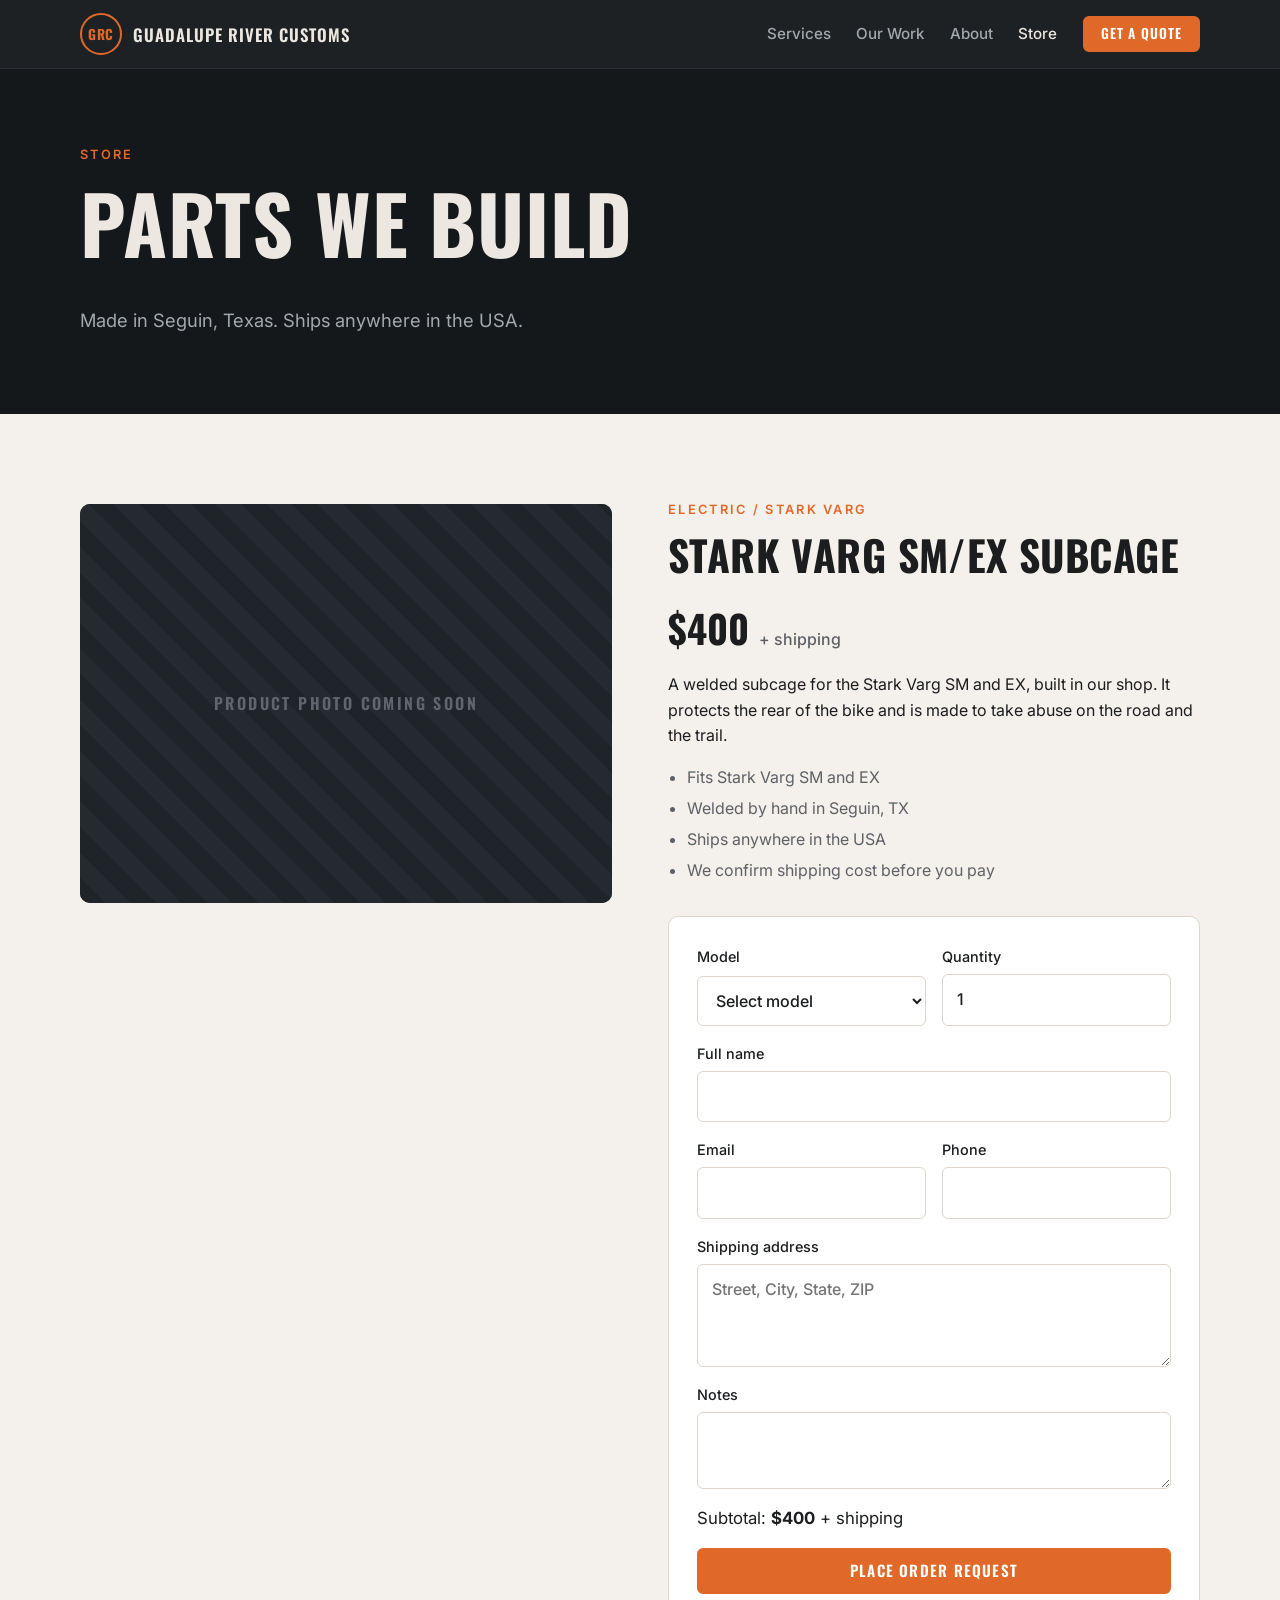
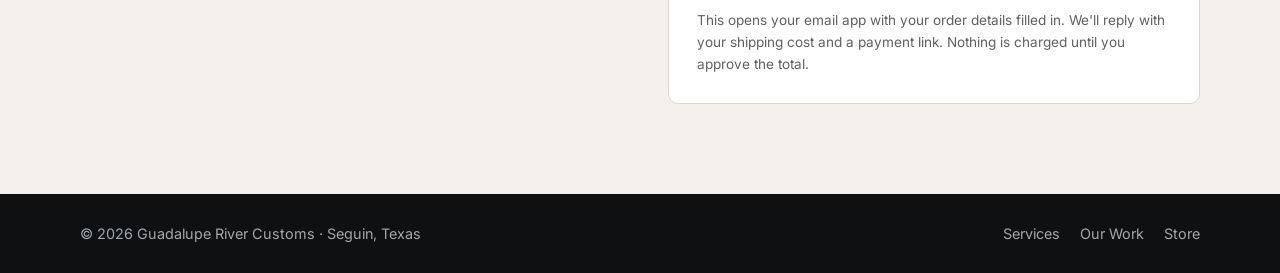
==== store.html @ 5e0766a9 "first push" ====
<!doctype html>
<html lang="en">
<head>
  <meta charset="utf-8">
  <meta name="viewport" content="width=device-width, initial-scale=1">
  <title>Store | Guadalupe River Customs</title>
  <meta name="description" content="Stark Varg SM/EX subcage, built in Seguin, Texas by Guadalupe River Customs. $400 plus shipping, ships anywhere in the USA.">
  <link rel="preconnect" href="https://fonts.googleapis.com">
  <link rel="preconnect" href="https://fonts.gstatic.com" crossorigin>
  <link href="https://fonts.googleapis.com/css2?family=Oswald:wght@500;600;700&family=Inter:wght@400;500;600&display=swap" rel="stylesheet">
  <link rel="stylesheet" href="css/styles.css">
</head>
<body>
  <header class="site-header">
    <div class="container nav">
      <a class="brand" href="index.html" aria-label="Guadalupe River Customs home">
        <span class="brand-mark">GRC</span>
        <span class="brand-name">Guadalupe River Customs</span>
      </a>
      <button class="nav-toggle" aria-label="Open menu" aria-expanded="false" aria-controls="nav-links">
        <span></span><span></span><span></span>
      </button>
      <nav id="nav-links" class="nav-links">
        <a href="index.html#services">Services</a>
        <a href="index.html#work">Our Work</a>
        <a href="index.html#about">About</a>
        <a href="store.html" aria-current="page">Store</a>
        <a href="index.html#contact" class="btn btn-small">Get a Quote</a>
      </nav>
    </div>
  </header>

  <main>
    <section class="page-head">
      <div class="container">
        <p class="eyebrow">Store</p>
        <h1>Parts we build</h1>
        <p class="lead">Made in Seguin, Texas. Ships anywhere in the USA.</p>
      </div>
    </section>

    <section class="section">
      <div class="container product">
        <div class="product-media">
          <!-- Replace with a real photo: images/store/varg-subcage.jpg -->
          <img src="images/store/varg-subcage.jpg" alt="Stark Varg SM/EX subcage" data-fallback>
        </div>
        <div class="product-info">
          <p class="eyebrow">Electric / Stark Varg</p>
          <h2>Stark Varg SM/EX Subcage</h2>
          <p class="price">$400 <span>+ shipping</span></p>
          <p>A welded subcage for the Stark Varg SM and EX, built in our shop. It protects the rear of the bike and is made to take abuse on the road and the trail.</p>
          <ul class="spec-list">
            <li>Fits Stark Varg SM and EX</li>
            <li>Welded by hand in Seguin, TX</li>
            <li>Ships anywhere in the USA</li>
            <li>We confirm shipping cost before you pay</li>
          </ul>

          <form class="form order-form" data-mailto-form data-subject="Order: Stark Varg SM/EX Subcage">
            <input type="hidden" name="Product" value="Stark Varg SM/EX Subcage ($400 + shipping)">
            <div class="form-row">
              <label>Model
                <select name="Model" required>
                  <option value="">Select model</option>
                  <option>Varg SM</option>
                  <option>Varg EX</option>
                </select>
              </label>
              <label>Quantity<input name="Quantity" type="number" min="1" value="1" required data-qty></label>
            </div>
            <label>Full name<input name="Name" required autocomplete="name"></label>
            <div class="form-row">
              <label>Email<input name="Email" type="email" required autocomplete="email"></label>
              <label>Phone<input name="Phone" type="tel" autocomplete="tel"></label>
            </div>
            <label>Shipping address<textarea name="Shipping address" rows="3" required autocomplete="street-address" placeholder="Street, City, State, ZIP"></textarea></label>
            <label>Notes<textarea name="Notes" rows="2"></textarea></label>
            <p class="order-total">Subtotal: <strong data-subtotal>$400</strong> + shipping</p>
            <button type="submit" class="btn btn-block">Place Order Request</button>
            <p class="form-note">This opens your email app with your order details filled in. We'll reply with your shipping cost and a payment link. Nothing is charged until you approve the total.</p>
          </form>
        </div>
      </div>
    </section>
  </main>

  <footer class="site-footer">
    <div class="container footer-inner">
      <p>&copy; <span data-year></span> Guadalupe River Customs &middot; Seguin, Texas</p>
      <nav><a href="index.html#services">Services</a><a href="index.html#work">Our Work</a><a href="store.html">Store</a></nav>
    </div>
  </footer>

  <script src="js/main.js"></script>
</body>
</html>
---- css/styles.css ----
:root {
  --bg: #f4f1ec;
  --surface: #ffffff;
  --ink: #1b1d1f;
  --muted: #5d6166;
  --line: #ddd6cc;
  --dark: #15181b;
  --dark-2: #1f2428;
  --dark-ink: #ece8e1;
  --dark-muted: #a3a8ad;
  --accent: #e0692a;      /* spark orange */
  --accent-ink: #ffffff;
  --river: #2f7f86;       /* river teal */
  --radius: 10px;
  --max: 1160px;
  --head: "Oswald", "Arial Narrow", sans-serif;
  --body: "Inter", system-ui, -apple-system, "Segoe UI", sans-serif;
}

*, *::before, *::after { box-sizing: border-box; }
html { scroll-behavior: smooth; }
body {
  margin: 0;
  background: var(--bg);
  color: var(--ink);
  font: 16px/1.6 var(--body);
  -webkit-font-smoothing: antialiased;
}
img { max-width: 100%; display: block; }
a { color: inherit; }
h1, h2, h3 { font-family: var(--head); line-height: 1.1; margin: 0 0 .5em; letter-spacing: .01em; text-transform: uppercase; }
h1 { font-size: clamp(2.6rem, 7vw, 5rem); }
h2 { font-size: clamp(1.8rem, 4vw, 2.6rem); }
h3 { font-size: 1.25rem; }
p { margin: 0 0 1em; }

.container { width: 100%; max-width: var(--max); margin: 0 auto; padding: 0 20px; }
.eyebrow { font: 600 .8rem/1 var(--body); letter-spacing: .18em; text-transform: uppercase; color: var(--accent); margin-bottom: 1rem; }
.lead { font-size: 1.15rem; color: var(--muted); max-width: 40rem; }

/* Buttons */
.btn {
  display: inline-block; padding: .85rem 1.5rem; border: 2px solid var(--accent); border-radius: 6px;
  background: var(--accent); color: var(--accent-ink); font: 600 .95rem/1 var(--head); letter-spacing: .08em;
  text-transform: uppercase; text-decoration: none; cursor: pointer; transition: background .2s, color .2s, transform .1s;
}
.btn:hover { background: #c85a20; border-color: #c85a20; }
.btn:active { transform: translateY(1px); }
.btn-ghost { background: transparent; color: var(--dark-ink); border-color: var(--dark-ink); }
.btn-ghost:hover { background: var(--dark-ink); color: var(--dark); border-color: var(--dark-ink); }
.btn-small { padding: .55rem 1rem; font-size: .85rem; }
.btn-block { width: 100%; }
:focus-visible { outline: 3px solid var(--river); outline-offset: 2px; }

/* Header */
.site-header { position: sticky; top: 0; z-index: 50; background: rgba(21, 24, 27, .96); color: var(--dark-ink); border-bottom: 1px solid #2a3035; }
.nav { display: flex; align-items: center; justify-content: space-between; height: 68px; }
.brand { display: flex; align-items: center; gap: .7rem; text-decoration: none; }
.brand-mark { display: grid; place-items: center; width: 42px; height: 42px; border: 2px solid var(--accent); border-radius: 50%; font: 700 .85rem var(--head); color: var(--accent); letter-spacing: .05em; }
.brand-name { font: 600 1.05rem var(--head); letter-spacing: .06em; text-transform: uppercase; }
.nav-links { display: flex; align-items: center; gap: 1.6rem; }
.nav-links a:not(.btn) { text-decoration: none; font-weight: 500; font-size: .95rem; color: var(--dark-muted); transition: color .2s; }
.nav-links a:not(.btn):hover, .nav-links a[aria-current="page"] { color: var(--dark-ink); }
.nav-toggle { display: none; background: none; border: 0; padding: 8px; cursor: pointer; }
.nav-toggle span { display: block; width: 24px; height: 2px; margin: 5px 0; background: var(--dark-ink); transition: transform .2s, opacity .2s; }

/* Hero */
.hero {
  position: relative; color: var(--dark-ink); padding: 120px 0 110px;
  background:
    radial-gradient(ellipse at 85% 20%, rgba(224, 105, 42, .28), transparent 55%),
    radial-gradient(ellipse at 10% 90%, rgba(47, 127, 134, .35), transparent 55%),
    var(--dark);
  overflow: hidden;
}
.hero::after { /* subtle diamond-plate texture */
  content: ""; position: absolute; inset: 0; pointer-events: none; opacity: .06;
  background-image: repeating-linear-gradient(45deg, #fff 0 2px, transparent 2px 22px), repeating-linear-gradient(-45deg, #fff 0 2px, transparent 2px 22px);
}
.hero-inner { position: relative; z-index: 1; }
.hero .lead { color: var(--dark-muted); }
.hero-actions { display: flex; flex-wrap: wrap; gap: 1rem; margin-top: 2rem; }

/* Sections */
.section { padding: 90px 0; }
.section-dark { background: var(--dark); color: var(--dark-ink); }
.section-dark .lead, .section-dark p { color: var(--dark-muted); }
.section-dark h2 { color: var(--dark-ink); }
.section-dark .eyebrow, .page-head .eyebrow { color: var(--accent); }
.page-head { background: var(--dark); color: var(--dark-ink); padding: 80px 0 60px; }
.page-head .lead { color: var(--dark-muted); }

/* Cards */
.cards { display: grid; grid-template-columns: repeat(3, 1fr); gap: 20px; margin-top: 2.5rem; }
.card { background: var(--surface); border: 1px solid var(--line); border-radius: var(--radius); padding: 28px; }
.card p { color: var(--muted); margin: 0; }
.card-feature { grid-column: span 1; border-top: 4px solid var(--accent); }
.card-feature:first-child { grid-column: span 2; }
.card-feature:nth-child(2) { grid-column: span 1; }

/* Carousel */
.carousel { position: relative; margin-top: 2.5rem; }
.carousel-viewport { overflow: hidden; border-radius: var(--radius); background: var(--dark-2); }
.carousel-track { display: flex; margin: 0; padding: 0; list-style: none; transition: transform .5s ease; }
.carousel-slide { position: relative; flex: 0 0 100%; aspect-ratio: 16 / 9; }
.carousel-slide img { width: 100%; height: 100%; object-fit: cover; }
.carousel-slide.is-placeholder img { display: none; }
.carousel-slide.is-placeholder::before {
  content: "Photo coming soon"; position: absolute; inset: 0; display: grid; place-items: center;
  font: 600 1.1rem var(--head); letter-spacing: .15em; text-transform: uppercase; color: #5f676e;
  background: repeating-linear-gradient(45deg, #1f2428 0 18px, #242a2f 18px 36px);
}
.carousel-caption {
  position: absolute; left: 0; right: 0; bottom: 0; margin: 0; padding: 40px 24px 20px;
  background: linear-gradient(transparent, rgba(0, 0, 0, .75)); color: #fff !important;
  font: 600 1.1rem var(--head); letter-spacing: .08em; text-transform: uppercase;
}
.carousel-btn {
  position: absolute; top: calc(50% - 24px); transform: translateY(-50%); width: 48px; height: 48px; border-radius: 50%;
  border: 0; background: rgba(0, 0, 0, .55); color: #fff; font-size: 2rem; line-height: 1; cursor: pointer; transition: background .2s;
}
.carousel-btn:hover { background: var(--accent); }
.carousel-btn.prev { left: 14px; }
.carousel-btn.next { right: 14px; }
.carousel-dots { display: flex; justify-content: center; gap: 10px; margin-top: 18px; }
.carousel-dots button { width: 12px; height: 12px; padding: 0; border-radius: 50%; border: 2px solid var(--dark-muted); background: transparent; cursor: pointer; }
.carousel-dots button[aria-selected="true"] { background: var(--accent); border-color: var(--accent); }

/* About */
.about { display: grid; grid-template-columns: 1.4fr 1fr; gap: 60px; align-items: center; }
.about p { color: var(--muted); }
.facts { list-style: none; margin: 0; padding: 0; display: grid; gap: 14px; }
.facts li { background: var(--surface); border: 1px solid var(--line); border-left: 4px solid var(--river); border-radius: var(--radius); padding: 18px 22px; }
.facts strong { display: block; font: 600 1.4rem var(--head); text-transform: uppercase; }
.facts span { color: var(--muted); font-size: .9rem; }

/* Contact + forms */
.contact { display: grid; grid-template-columns: 1fr 1.2fr; gap: 60px; }
.contact-list { list-style: none; padding: 0; margin: 2rem 0 0; display: grid; gap: 14px; }
.contact-list li { display: flex; flex-direction: column; color: var(--dark-ink); }
.contact-list span { font-size: .75rem; letter-spacing: .15em; text-transform: uppercase; color: var(--accent); }
.contact-list a { color: var(--dark-ink); text-decoration: none; overflow-wrap: anywhere; }
.contact-list a:hover { color: var(--accent); }

.form { display: grid; gap: 16px; }
.form label { display: grid; gap: 6px; font-size: .9rem; font-weight: 500; }
.form input, .form select, .form textarea {
  width: 100%; padding: .75rem .9rem; border-radius: 6px; font: inherit; font-size: 1rem;
  border: 1px solid var(--line); background: var(--surface); color: var(--ink);
}
.form textarea { resize: vertical; }
.section-dark .form label { color: var(--dark-ink); }
.section-dark .form input, .section-dark .form select, .section-dark .form textarea { background: var(--dark-2); border-color: #343b41; color: var(--dark-ink); }
.form-row { display: grid; grid-template-columns: 1fr 1fr; gap: 16px; }
.form-note { font-size: .85rem; color: var(--muted); margin: 0; }
.section-dark .form-note { color: var(--dark-muted); }

/* Product */
.product { display: grid; grid-template-columns: 1fr 1fr; gap: 56px; align-items: start; }
.product-media { position: sticky; top: 96px; aspect-ratio: 4 / 3; border-radius: var(--radius); overflow: hidden; background: var(--dark-2); }
.product-media img { width: 100%; height: 100%; object-fit: cover; }
.product-media.is-placeholder img { display: none; }
.product-media.is-placeholder::before {
  content: "Product photo coming soon"; position: absolute; inset: 0; display: grid; place-items: center;
  font: 600 1rem var(--head); letter-spacing: .15em; text-transform: uppercase; color: #5f676e;
  background: repeating-linear-gradient(45deg, #1f2428 0 18px, #242a2f 18px 36px);
}
.price { font: 700 2.4rem var(--head); margin: .2rem 0 1rem; }
.price span { font: 500 1rem var(--body); color: var(--muted); }
.spec-list { padding-left: 1.2rem; margin: 0 0 2rem; color: var(--muted); }
.spec-list li { margin-bottom: .35rem; }
.order-form { background: var(--surface); border: 1px solid var(--line); border-radius: var(--radius); padding: 28px; }
.order-total { margin: 0; font-size: 1.05rem; }

/* Footer */
.site-footer { background: #0e1012; color: var(--dark-muted); padding: 28px 0; font-size: .9rem; }
.footer-inner { display: flex; flex-wrap: wrap; justify-content: space-between; align-items: center; gap: 12px; }
.footer-inner p { margin: 0; }
.footer-inner nav { display: flex; gap: 20px; }
.footer-inner a { text-decoration: none; }
.footer-inner a:hover { color: var(--accent); }

/* Responsive */
@media (max-width: 900px) {
  .cards { grid-template-columns: 1fr 1fr; }
  .card-feature:first-child { grid-column: span 2; }
  .about, .contact, .product { grid-template-columns: 1fr; gap: 40px; }
  .product-media { position: relative; top: 0; }
}
@media (max-width: 720px) {
  .container { padding: 0 16px; }
  .nav-toggle { display: block; }
  .brand-name { font-size: .9rem; }
  .nav-links {
    position: absolute; top: 68px; left: 0; right: 0; flex-direction: column; align-items: stretch; gap: 0;
    background: var(--dark); border-bottom: 1px solid #2a3035; padding: 8px 16px 20px; display: none;
  }
  .nav-links.is-open { display: flex; }
  .nav-links a:not(.btn) { padding: 14px 0; border-bottom: 1px solid #2a3035; }
  .nav-links .btn { margin-top: 14px; text-align: center; }
  .nav-toggle[aria-expanded="true"] span:nth-child(1) { transform: translateY(7px) rotate(45deg); }
  .nav-toggle[aria-expanded="true"] span:nth-child(2) { opacity: 0; }
  .nav-toggle[aria-expanded="true"] span:nth-child(3) { transform: translateY(-7px) rotate(-45deg); }
  .hero { padding: 80px 0 70px; }
  .section { padding: 64px 0; }
  .cards { grid-template-columns: 1fr; }
  .card-feature:first-child { grid-column: auto; }
  .form-row { grid-template-columns: 1fr; }
  .carousel-slide { aspect-ratio: 4 / 3; }
  .carousel-btn { width: 40px; height: 40px; font-size: 1.6rem; }
  .order-form { padding: 20px; }
}
@media (prefers-reduced-motion: reduce) {
  html { scroll-behavior: auto; }
  .carousel-track { transition: none; }
}
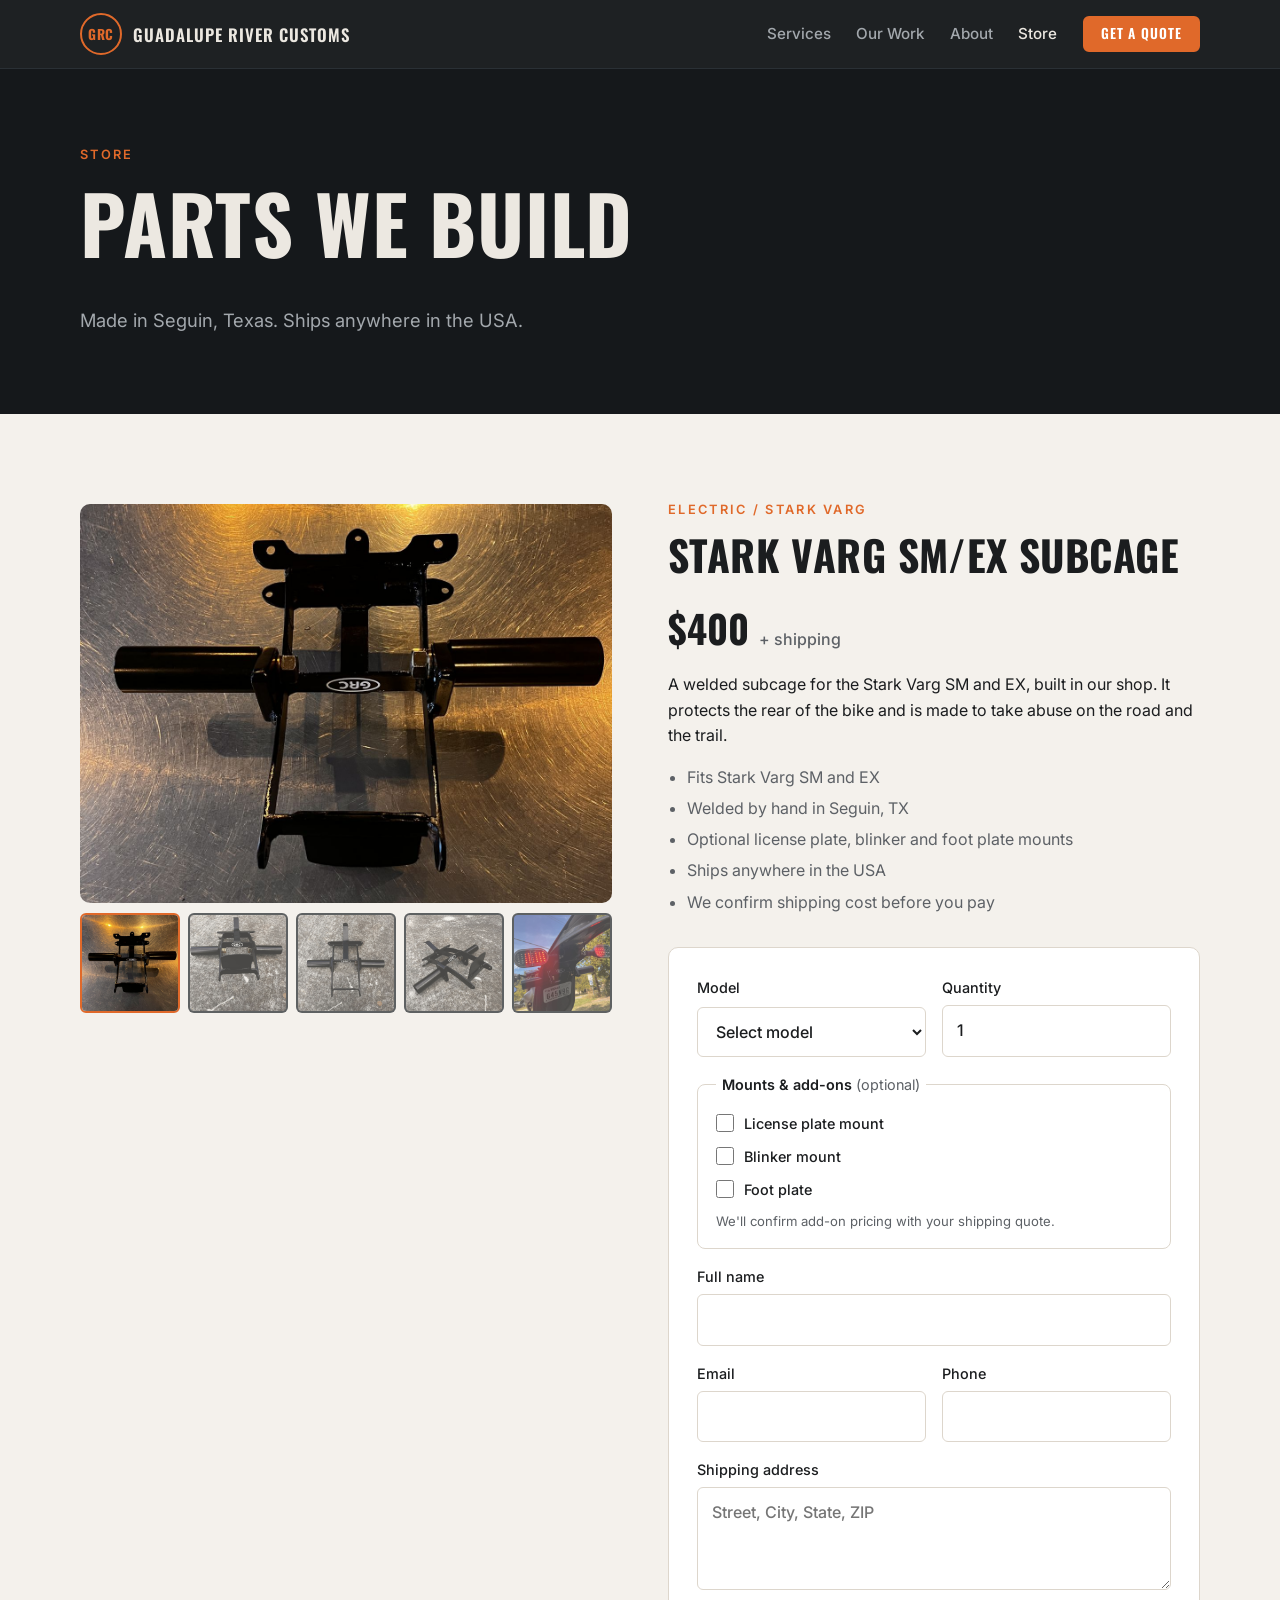
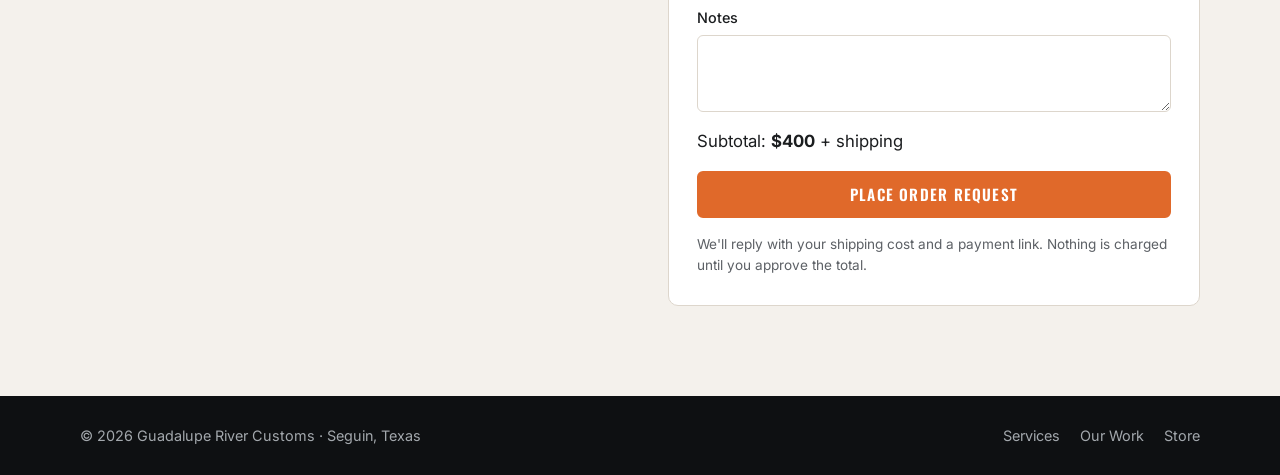
==== commit a3278eb6: "added photos and small changes" ====
--- a/store.html
+++ b/store.html
@@ -41,9 +41,18 @@
 
     <section class="section">
       <div class="container product">
-        <div class="product-media">
-          <!-- Replace with a real photo: images/store/varg-subcage.jpg -->
-          <img src="images/store/varg-subcage.jpg" alt="Stark Varg SM/EX subcage" data-fallback>
+        <div class="product-gallery" data-gallery>
+          <!-- Photos are web-sized copies of images/store/StarkSubCage/. After changing them, run: python tools/build_images.py -->
+          <div class="product-media">
+            <img src="images/web/store/starksubcage/img-8784.jpg" alt="Stark Varg subcage, photo 1" data-gallery-main>
+          </div>
+          <div class="product-thumbs">
+            <button type="button" aria-current="true"><img src="images/web/store/starksubcage/img-8784.jpg" alt="Show photo 1" loading="lazy"></button>
+            <button type="button"><img src="images/web/store/starksubcage/img-8785.jpg" alt="Show photo 2" loading="lazy"></button>
+            <button type="button"><img src="images/web/store/starksubcage/img-8786.jpg" alt="Show photo 3" loading="lazy"></button>
+            <button type="button"><img src="images/web/store/starksubcage/img-8788.jpg" alt="Show photo 4" loading="lazy"></button>
+            <button type="button"><img src="images/web/store/starksubcage/img-8796.jpg" alt="Show photo 5" loading="lazy"></button>
+          </div>
         </div>
         <div class="product-info">
           <p class="eyebrow">Electric / Stark Varg</p>
@@ -53,32 +62,50 @@
           <ul class="spec-list">
             <li>Fits Stark Varg SM and EX</li>
             <li>Welded by hand in Seguin, TX</li>
+            <li>Optional license plate, blinker and foot plate mounts</li>
             <li>Ships anywhere in the USA</li>
             <li>We confirm shipping cost before you pay</li>
           </ul>
 
-          <form class="form order-form" data-mailto-form data-subject="Order: Stark Varg SM/EX Subcage">
-            <input type="hidden" name="Product" value="Stark Varg SM/EX Subcage ($400 + shipping)">
+          <form class="form order-form" action="https://formspree.io/f/mvkaobnk" method="POST" data-formspree
+                data-success="Thanks! Your order request was sent. We'll email you the shipping cost and a payment link.">
+            <input type="hidden" name="_subject" value="Order request: Stark Varg SM/EX Subcage">
+            <input type="hidden" name="product" value="Stark Varg SM/EX Subcage ($400 + shipping)">
             <div class="form-row">
               <label>Model
-                <select name="Model" required>
+                <select name="model" required>
                   <option value="">Select model</option>
                   <option>Varg SM</option>
                   <option>Varg EX</option>
                 </select>
               </label>
-              <label>Quantity<input name="Quantity" type="number" min="1" value="1" required data-qty></label>
+              <label>Quantity<input name="quantity" type="number" min="1" value="1" required data-qty></label>
             </div>
-            <label>Full name<input name="Name" required autocomplete="name"></label>
+
+            <fieldset class="addons">
+              <legend>Mounts &amp; add-ons <span>(optional)</span></legend>
+              <label class="check"><input type="checkbox" name="license_plate_mount" value="Yes"> License plate mount</label>
+              <label class="check"><input type="checkbox" name="blinker_mount" value="Yes"> Blinker mount</label>
+              <label class="check"><input type="checkbox" name="foot_plate" value="Yes" data-footplate> Foot plate</label>
+              <div class="notice" data-footplate-notice hidden>
+                <p><strong>Heads up:</strong> the foot plate requires cutting the plastics on your Stark to fit.</p>
+                <label class="check"><input type="checkbox" name="foot_plate_cut_ok" value="Yes, I understand the plastics must be cut" data-footplate-ack> I understand I'll need to cut my Stark's plastics</label>
+              </div>
+              <p class="field-note">We'll confirm add-on pricing with your shipping quote.</p>
+            </fieldset>
+
+            <label>Full name<input name="name" required autocomplete="name"></label>
             <div class="form-row">
-              <label>Email<input name="Email" type="email" required autocomplete="email"></label>
-              <label>Phone<input name="Phone" type="tel" autocomplete="tel"></label>
+              <label>Email<input name="email" type="email" required autocomplete="email"></label>
+              <label>Phone<input name="phone" type="tel" autocomplete="tel"></label>
             </div>
-            <label>Shipping address<textarea name="Shipping address" rows="3" required autocomplete="street-address" placeholder="Street, City, State, ZIP"></textarea></label>
-            <label>Notes<textarea name="Notes" rows="2"></textarea></label>
+            <label>Shipping address<textarea name="shipping_address" rows="3" required autocomplete="street-address" placeholder="Street, City, State, ZIP"></textarea></label>
+            <label>Notes<textarea name="notes" rows="2"></textarea></label>
+            <input type="hidden" name="subtotal" value="$400 + shipping" data-subtotal-field>
             <p class="order-total">Subtotal: <strong data-subtotal>$400</strong> + shipping</p>
             <button type="submit" class="btn btn-block">Place Order Request</button>
-            <p class="form-note">This opens your email app with your order details filled in. We'll reply with your shipping cost and a payment link. Nothing is charged until you approve the total.</p>
+            <p class="form-status" role="status" aria-live="polite"></p>
+            <p class="form-note">We'll reply with your shipping cost and a payment link. Nothing is charged until you approve the total.</p>
           </form>
         </div>
       </div>
--- a/css/styles.css
+++ b/css/styles.css
@@ -98,33 +98,41 @@
 .card-feature:first-child { grid-column: span 2; }
 .card-feature:nth-child(2) { grid-column: span 1; }
 
+/* Showcase project tabs */
+.project-tabs { display: flex; flex-wrap: wrap; gap: 10px; margin-top: 2rem; }
+.project-tabs button {
+  padding: .55rem 1rem; border-radius: 999px; border: 1px solid #343b41; background: var(--dark-2); color: var(--dark-muted);
+  font: 600 .85rem/1 var(--head); letter-spacing: .08em; text-transform: uppercase; cursor: pointer; transition: background .2s, color .2s, border-color .2s;
+}
+.project-tabs button:hover { color: var(--dark-ink); border-color: var(--dark-muted); }
+.project-tabs button[aria-selected="true"] { background: var(--accent); border-color: var(--accent); color: var(--accent-ink); }
+
 /* Carousel */
-.carousel { position: relative; margin-top: 2.5rem; }
-.carousel-viewport { overflow: hidden; border-radius: var(--radius); background: var(--dark-2); }
+.carousel { position: relative; margin-top: 1.5rem; }
+.carousel-viewport { overflow: hidden; border-radius: var(--radius); background: #0e1012; }
 .carousel-track { display: flex; margin: 0; padding: 0; list-style: none; transition: transform .5s ease; }
-.carousel-slide { position: relative; flex: 0 0 100%; aspect-ratio: 16 / 9; }
-.carousel-slide img { width: 100%; height: 100%; object-fit: cover; }
-.carousel-slide.is-placeholder img { display: none; }
-.carousel-slide.is-placeholder::before {
-  content: "Photo coming soon"; position: absolute; inset: 0; display: grid; place-items: center;
-  font: 600 1.1rem var(--head); letter-spacing: .15em; text-transform: uppercase; color: #5f676e;
-  background: repeating-linear-gradient(45deg, #1f2428 0 18px, #242a2f 18px 36px);
-}
-.carousel-caption {
-  position: absolute; left: 0; right: 0; bottom: 0; margin: 0; padding: 40px 24px 20px;
-  background: linear-gradient(transparent, rgba(0, 0, 0, .75)); color: #fff !important;
-  font: 600 1.1rem var(--head); letter-spacing: .08em; text-transform: uppercase;
+.carousel-slide { position: relative; flex: 0 0 100%; aspect-ratio: 16 / 10; }
+.carousel-slide img, .carousel-slide video { width: 100%; height: 100%; object-fit: contain; background: #0e1012; }
+.carousel-count {
+  position: absolute; left: 14px; bottom: 14px; margin: 0; padding: 6px 12px; border-radius: 999px;
+  background: rgba(0, 0, 0, .6); color: #fff !important; font: 600 .8rem var(--head); letter-spacing: .08em; text-transform: uppercase; pointer-events: none;
 }
 .carousel-btn {
-  position: absolute; top: calc(50% - 24px); transform: translateY(-50%); width: 48px; height: 48px; border-radius: 50%;
+  position: absolute; top: 50%; transform: translateY(-50%); width: 48px; height: 48px; border-radius: 50%;
   border: 0; background: rgba(0, 0, 0, .55); color: #fff; font-size: 2rem; line-height: 1; cursor: pointer; transition: background .2s;
 }
 .carousel-btn:hover { background: var(--accent); }
 .carousel-btn.prev { left: 14px; }
 .carousel-btn.next { right: 14px; }
-.carousel-dots { display: flex; justify-content: center; gap: 10px; margin-top: 18px; }
-.carousel-dots button { width: 12px; height: 12px; padding: 0; border-radius: 50%; border: 2px solid var(--dark-muted); background: transparent; cursor: pointer; }
-.carousel-dots button[aria-selected="true"] { background: var(--accent); border-color: var(--accent); }
+.carousel-thumbs { display: flex; gap: 8px; margin-top: 12px; overflow-x: auto; padding-bottom: 6px; scrollbar-width: thin; }
+.carousel-thumbs button {
+  flex: 0 0 auto; width: 84px; height: 60px; padding: 0; border: 2px solid transparent; border-radius: 6px; overflow: hidden;
+  background: var(--dark-2); cursor: pointer; opacity: .6; transition: opacity .2s, border-color .2s;
+}
+.carousel-thumbs button:hover { opacity: 1; }
+.carousel-thumbs button[aria-current="true"] { opacity: 1; border-color: var(--accent); }
+.carousel-thumbs img { width: 100%; height: 100%; object-fit: cover; }
+.carousel-thumbs .is-video::before { content: "B6"; display: grid; place-items: center; height: 100%; color: #fff; font-size: 1.2rem; }
 
 /* About */
 .about { display: grid; grid-template-columns: 1.4fr 1fr; gap: 60px; align-items: center; }
@@ -157,20 +165,37 @@
 
 /* Product */
 .product { display: grid; grid-template-columns: 1fr 1fr; gap: 56px; align-items: start; }
-.product-media { position: sticky; top: 96px; aspect-ratio: 4 / 3; border-radius: var(--radius); overflow: hidden; background: var(--dark-2); }
+.product-gallery { position: sticky; top: 96px; }
+.product-media { aspect-ratio: 4 / 3; border-radius: var(--radius); overflow: hidden; background: var(--dark-2); }
 .product-media img { width: 100%; height: 100%; object-fit: cover; }
-.product-media.is-placeholder img { display: none; }
-.product-media.is-placeholder::before {
-  content: "Product photo coming soon"; position: absolute; inset: 0; display: grid; place-items: center;
-  font: 600 1rem var(--head); letter-spacing: .15em; text-transform: uppercase; color: #5f676e;
-  background: repeating-linear-gradient(45deg, #1f2428 0 18px, #242a2f 18px 36px);
-}
+.product-thumbs { display: grid; grid-template-columns: repeat(5, 1fr); gap: 8px; margin-top: 10px; }
+.product-thumbs button { padding: 0; aspect-ratio: 1; border: 2px solid transparent; border-radius: 6px; overflow: hidden; cursor: pointer; background: var(--dark-2); opacity: .7; transition: opacity .2s, border-color .2s; }
+.product-thumbs button:hover { opacity: 1; }
+.product-thumbs button[aria-current="true"] { opacity: 1; border-color: var(--accent); }
+.product-thumbs img { width: 100%; height: 100%; object-fit: cover; }
 .price { font: 700 2.4rem var(--head); margin: .2rem 0 1rem; }
 .price span { font: 500 1rem var(--body); color: var(--muted); }
 .spec-list { padding-left: 1.2rem; margin: 0 0 2rem; color: var(--muted); }
 .spec-list li { margin-bottom: .35rem; }
 .order-form { background: var(--surface); border: 1px solid var(--line); border-radius: var(--radius); padding: 28px; }
 .order-total { margin: 0; font-size: 1.05rem; }
+.addons { margin: 0; padding: 16px 18px; border: 1px solid var(--line); border-radius: 8px; display: grid; gap: 10px; }
+.addons legend { padding: 0 6px; font-weight: 600; font-size: .9rem; }
+.addons legend span { font-weight: 400; color: var(--muted); }
+.form .check { display: flex; align-items: center; gap: 10px; font-weight: 500; cursor: pointer; }
+.form .check input { width: 18px; height: 18px; margin: 0; flex: 0 0 auto; accent-color: var(--accent); }
+.notice { background: #fff4ec; border: 1px solid #f2c4a6; border-left: 4px solid var(--accent); border-radius: 6px; padding: 12px 14px; display: grid; gap: 8px; }
+.notice[hidden] { display: none; }
+.notice p { margin: 0; font-size: .9rem; color: #7a3a14; }
+.notice .check { font-size: .9rem; color: #7a3a14; }
+.field-note { margin: 0; font-size: .82rem; color: var(--muted); }
+.form-status { margin: 0; font-size: .95rem; min-height: 0; }
+.form-status:empty { display: none; }
+.form-status.is-success { color: #1f7a4d; font-weight: 600; }
+.form-status.is-error { color: #b42318; font-weight: 600; }
+.section-dark .form-status.is-success { color: #5fd39a; }
+.section-dark .form-status.is-error { color: #ff8a7a; }
+button:disabled { opacity: .6; cursor: progress; }
 
 /* Footer */
 .site-footer { background: #0e1012; color: var(--dark-muted); padding: 28px 0; font-size: .9rem; }
@@ -185,7 +210,7 @@
   .cards { grid-template-columns: 1fr 1fr; }
   .card-feature:first-child { grid-column: span 2; }
   .about, .contact, .product { grid-template-columns: 1fr; gap: 40px; }
-  .product-media { position: relative; top: 0; }
+  .product-gallery { position: relative; top: 0; }
 }
 @media (max-width: 720px) {
   .container { padding: 0 16px; }
@@ -207,6 +232,7 @@
   .card-feature:first-child { grid-column: auto; }
   .form-row { grid-template-columns: 1fr; }
   .carousel-slide { aspect-ratio: 4 / 3; }
+  .carousel-thumbs button { width: 64px; height: 48px; }
   .carousel-btn { width: 40px; height: 40px; font-size: 1.6rem; }
   .order-form { padding: 20px; }
 }
